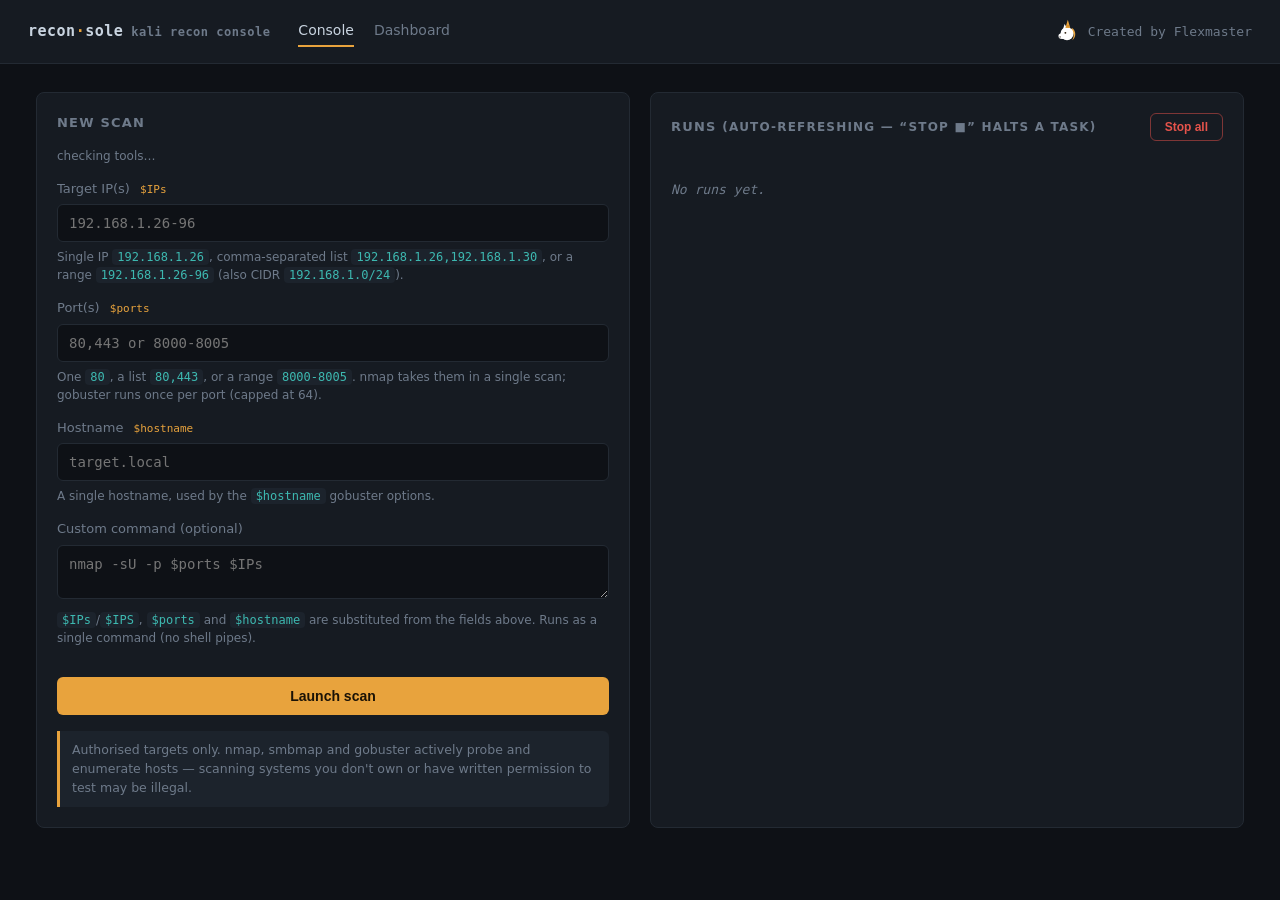
==== templates/index.html @ c30e41ec "reconsole: Kali recon console (Flask GUI, concurrent scans, live output, dashboard)" ====
<!doctype html>
<html lang="en">
<head>
<meta charset="utf-8">
<meta name="viewport" content="width=device-width, initial-scale=1">
<title>reconsole · console</title>
<link rel="stylesheet" href="/static/style.css">
</head>
<body>
<div class="topbar">
    <span class="brand">recon<span class="dot">·</span>sole<span class="os">kali recon console</span></span>
    <nav class="nav">
        <a href="/" class="active">Console</a>
        <a href="/dashboard">Dashboard</a>
    </nav>
    <span class="credit">
        <svg class="unicorn" viewBox="0 0 64 64" xmlns="http://www.w3.org/2000/svg" aria-label="unicorn">
            <path d="M44 22 C 55 28, 55 46, 45 52 C 50 43, 50 33, 42 29 Z" fill="#e8a33d"/>
            <path d="M22 26 L26 12 L33 24 Z" fill="#ffffff"/>
            <circle cx="32" cy="36" r="16" fill="#ffffff"/>
            <ellipse cx="20" cy="42" rx="9" ry="7" fill="#ffffff"/>
            <path d="M28 22 L34 2 L40 22 Z" fill="#e8a33d"/>
            <path d="M31 16 L37 16 M30 19 L38 19" stroke="#c47f1e" stroke-width="1.4"/>
            <circle cx="28" cy="34" r="2.3" fill="#2a1c0a"/>
            <circle cx="15" cy="44" r="1.5" fill="#2a1c0a"/>
        </svg>
        Created by Flexmaster
    </span>
</div>

<div class="wrap">
  <div class="grid cols-2">

    <!-- launch -->
    <div class="panel">
        <h2>New scan</h2>

        <div id="rootbanner"></div>
        <div id="tools" class="fmt">checking tools…</div>

        <label for="targets">Target IP(s) <span class="varname">$IPs</span></label>
        <input type="text" id="targets" placeholder="192.168.1.26-96" autocomplete="off">
        <p class="fmt">
            Single IP <code>192.168.1.26</code>,
            comma-separated list <code>192.168.1.26,192.168.1.30</code>,
            or a range <code>192.168.1.26-96</code> (also CIDR <code>192.168.1.0/24</code>).
        </p>

        <label for="ports">Port(s) <span class="varname">$ports</span></label>
        <input type="text" id="ports" placeholder="80,443 or 8000-8005" autocomplete="off">
        <p class="fmt">
            One <code>80</code>, a list <code>80,443</code>, or a range <code>8000-8005</code>.
            nmap takes them in a single scan; gobuster runs once per port (capped at 64).
        </p>

        <label for="hostname">Hostname <span class="varname">$hostname</span></label>
        <input type="text" id="hostname" placeholder="target.local" autocomplete="off">
        <p class="fmt">A single hostname, used by the <code>$hostname</code> gobuster options.</p>

        <div id="presets"></div>

        <label for="custom">Custom command (optional)</label>
        <textarea id="custom" rows="2" placeholder="nmap -sU -p $ports $IPs"></textarea>
        <p class="fmt"><code>$IPs</code>/<code>$IPS</code>, <code>$ports</code> and <code>$hostname</code> are substituted from the fields above. Runs as a single command (no shell pipes).</p>

        <button id="launch">Launch scan</button>
        <p class="msg" id="msg"></p>

        <div class="warn">
            Authorised targets only. nmap, smbmap and gobuster actively probe and
            enumerate hosts — scanning systems you don't own or have written
            permission to test may be illegal.
        </div>
    </div>

    <!-- runs -->
    <div class="panel runs-panel">
        <div class="panel-head">
            <h2 style="margin:0">Runs <span class="fmt">(auto-refreshing — “stop ■” halts a task)</span></h2>
            <button class="stopall" id="stopAll" title="Stop every running and queued task">Stop all</button>
        </div>
        <div class="runs" id="runs"><p class="empty">No runs yet.</p></div>
    </div>

  </div>
</div>

<script>
// ---------------------------------------------------------------------------
// Console front-end. Two independent polling loops drive the live UI:
//   refresh()      every 2.5s — adds new run rows, updates status in place
//   refreshTails() every 5s   — pulls the last lines of each run's output
// Rows are updated in place (never re-ordered) so the tail blocks keep their
// scroll position. New rows are inserted at the top.
// ---------------------------------------------------------------------------
const $ = (id) => document.getElementById(id);
const esc = (s) => String(s ?? "").replace(/[&<>"']/g, c => ({'&':'&amp;','<':'&lt;','>':'&gt;','"':'&quot;',"'":'&#39;'}[c]));

// Show/hide nothing here — fields are always visible; validation on the server
// only requires the variables the chosen presets actually reference.

async function loadTools() {
    const t = await (await fetch("/api/tools")).json();
    $("tools").innerHTML = "Tools: " + Object.entries(t).map(([n, ok]) =>
        `<code style="color:${ok ? 'var(--teal)' : 'var(--red)'}">${n} ${ok ? '✓' : '✗'}</code>`
    ).join(" ");
}

async function loadEnv() {
    const e = await (await fetch("/api/env")).json();
    if (!e.root) {
        $("rootbanner").innerHTML =
            '<div class="warn" style="border-left-color:var(--red);color:var(--red)">' +
            'Not running as root — the SYN scan, <code>-A</code> and <code>-p-</code> nmap presets need root. ' +
            'Restart with <code>sudo python app.py</code>.</div>';
    }
}

async function loadPresets() {
    const groups = await (await fetch("/api/presets")).json();
    let html = "";
    for (const [tool, items] of Object.entries(groups)) {
        html += `<div class="toolgroup"><div class="ghead">${tool.toUpperCase()}</div>`;
        for (const it of items) {
            const tag = it.expands ? `<span class="ph">· ${it.expands}</span>` : '';
            html += `<label class="opt">
                <input type="checkbox" value="${it.id}">
                <span><code>${esc(it.command)}</code> ${tag}</span>
            </label>`;
        }
        html += `</div>`;
    }
    $("presets").innerHTML = html;
}

$("launch").addEventListener("click", async () => {
    const presets = [...document.querySelectorAll('#presets input:checked')].map(c => c.value);
    const body = {
        targets: $("targets").value,
        ports: $("ports").value,
        hostname: $("hostname").value,
        presets,
        custom: $("custom").value,
    };
    $("launch").disabled = true;
    $("msg").style.color = "var(--muted)";
    $("msg").textContent = "Launching…";

    const r = await fetch("/api/scan", {
        method: "POST", headers: { "Content-Type": "application/json" }, body: JSON.stringify(body)
    });
    const d = await r.json();
    $("launch").disabled = false;
    if (!r.ok) {
        $("msg").style.color = "var(--red)";
        $("msg").textContent = "✗ " + (d.error || "failed");
    } else {
        const bits = [];
        if (d.ip_count) bits.push(`${d.ip_count} host(s)`);
        if (d.port_count) bits.push(`${d.port_count} port(s)`);
        if (d.hostname) bits.push(d.hostname);
        $("msg").style.color = "var(--teal)";
        $("msg").textContent = `✓ scan #${d.scan_id} launched` + (bits.length ? ` — ${bits.join(", ")}` : "");
        refresh();
    }
});

const tailLoadedOnce = new Set();   // run ids that have had a first tail fetch
const tailFinalized = new Set();    // run ids whose run ended and tail is captured

function ipColor(cmd) {
    return esc(cmd).replace(/(\d{1,3}\.\d{1,3}\.\d{1,3}\.\d{1,3})/g, '<span class="ip">$1</span>');
}

function buildRunItem(r) {
    const el = document.createElement('div');
    el.className = 'run-item';
    el.id = 'run-' + r.id;
    el.innerHTML = `
        <div class="run-row">
            <span class="run-id">#${r.id}</span>
            <span class="run-cmd"></span>
            <span class="status"></span>
            <a class="outbtn" target="_blank"></a>
            <span class="stopcell"></span>
        </div>
        <div class="run-err fmt" style="color:var(--red);padding:0 4px 6px;display:none"></div>
        <pre class="tail" id="tail-${r.id}">(no output yet)</pre>`;
    return el;
}

function updateRunItem(el, r) {
    const cmd = el.querySelector('.run-cmd');
    cmd.innerHTML = ipColor(r.command);
    cmd.title = r.command;
    const st = el.querySelector('.status');
    st.className = 'status ' + r.status;
    st.textContent = r.status;
    const out = el.querySelector('.outbtn');
    out.href = '/output/' + r.id;
    out.textContent = (r.status === 'running') ? 'live ↗' : 'output ↗';
    const stopcell = el.querySelector('.stopcell');
    if (r.status === 'running') {
        if (!stopcell.firstChild) stopcell.innerHTML = `<a class="stopbtn" onclick="stopRun(${r.id})">stop ■</a>`;
    } else {
        stopcell.innerHTML = '';
    }
    const err = el.querySelector('.run-err');
    if (r.error) { err.textContent = r.error; err.style.display = ''; }
    else { err.style.display = 'none'; }
}

async function fetchTail(id) {
    const el = document.getElementById('run-' + id);
    if (!el) return;
    const pre = el.querySelector('.tail');
    try {
        const atBottom = pre.scrollHeight - pre.scrollTop - pre.clientHeight < 6;
        const prevTop = pre.scrollTop;
        const d = await (await fetch(`/api/run/${id}/tail`)).json();
        pre.textContent = (d.lines && d.lines.length) ? d.lines.join("\n") : "(no output yet)";
        // follow the latest line only while scrolled to the bottom; otherwise keep
        // the user's position so they can read back (resumes following at bottom)
        pre.scrollTop = atBottom ? pre.scrollHeight : prevTop;
        if (d.status !== 'running' && d.status !== 'queued') tailFinalized.add(String(id));
    } catch (e) { /* ignore transient errors */ }
}

// status/row refresh (2.5s) — add new rows at the top, update existing in place.
// Existing rows are never moved, so their tail blocks keep scroll position.
async function refresh() {
    const runs = await (await fetch("/api/runs")).json();
    const container = $("runs");
    if (!runs.length) { container.innerHTML = '<p class="empty">No runs yet.</p>'; return; }
    if (container.querySelector('.empty')) container.innerHTML = '';

    const seen = new Set();
    const newEls = [];
    for (const r of runs) {                 // API returns newest-first
        const key = 'run-' + r.id;
        seen.add(key);
        let el = document.getElementById(key);
        if (!el) { el = buildRunItem(r); newEls.push(el); }
        updateRunItem(el, r);
        const idStr = String(r.id);
        if (!tailLoadedOnce.has(idStr)) { tailLoadedOnce.add(idStr); fetchTail(idStr); }
    }
    // New runs are newer than everything present, so they belong at the top.
    // Insert in reverse so the order ends up newest-first; existing nodes stay put.
    for (let i = newEls.length - 1; i >= 0; i--) {
        container.insertBefore(newEls[i], container.firstChild);
    }
    [...container.children].forEach(ch => { if (ch.id && !seen.has(ch.id)) ch.remove(); });
}

// tail refresh (5s) — only for runs that haven't finalized
async function refreshTails() {
    for (const el of document.querySelectorAll('.run-item')) {
        const id = el.id.slice(4);
        if (tailFinalized.has(id)) continue;
        await fetchTail(id);
    }
}

async function stopRun(id) {
    await fetch(`/api/run/${id}/stop`, { method: "POST" });
    refresh();
}

$("stopAll").addEventListener("click", async () => {
    $("stopAll").disabled = true;
    await fetch("/api/stop_all", { method: "POST" });
    $("stopAll").disabled = false;
    refresh();
});

loadEnv(); loadTools(); loadPresets(); refresh();
setInterval(refresh, 2500);
setInterval(refreshTails, 5000);   // live tail blocks refresh every 5s
</script>
</body>
</html>
---- static/style.css ----
/* reconsole — shared styles.
   Warm-ink base, signal-amber accent used sparingly, teal for live/open data,
   muted red for failures. Monospace for all scan data. No CDN / web fonts so
   it runs in an isolated lab. */
:root {
    --ink:#0e1116; --surface:#161b22; --surface-2:#1c232c; --line:#232a33;
    --text:#c9d4e0; --muted:#6e7a8a; --amber:#e8a33d; --teal:#3db8b0; --red:#e5534b;
    --mono:ui-monospace,"JetBrains Mono","SF Mono",Menlo,Consolas,monospace;
    --sans:system-ui,-apple-system,"Segoe UI",Roboto,sans-serif;
}
* { box-sizing:border-box; }
body { margin:0; background:var(--ink); color:var(--text); font-family:var(--sans); font-size:15px; line-height:1.5; }
a { color:var(--teal); text-decoration:none; }
a:hover { text-decoration:underline; }

.topbar { display:flex; align-items:center; gap:28px; padding:16px 28px; border-bottom:1px solid var(--line); background:var(--surface); }
.brand { font-family:var(--mono); font-weight:600; letter-spacing:.5px; }
.brand .dot { color:var(--amber); }
.brand .os { color:var(--muted); font-size:12px; margin-left:8px; }
.nav { display:flex; gap:20px; }
.nav a { color:var(--muted); font-size:14px; padding:4px 0; border-bottom:2px solid transparent; }
.nav a.active { color:var(--text); border-bottom-color:var(--amber); }
.credit { margin-left:auto; color:var(--muted); font-size:13px; font-family:var(--mono); display:flex; align-items:center; gap:8px; }
.unicorn { width:26px; height:26px; transform-origin:50% 50%; animation: uspin 3.5s linear infinite; }
@keyframes uspin { from { transform: rotate(0deg); } to { transform: rotate(360deg); } }

.wrap { max-width:1800px; margin:0 auto; padding:28px 36px; }
.grid { display:grid; gap:20px; }
.cols-2 { grid-template-columns:1fr 1fr; }
@media (max-width:1100px){ .cols-2 { grid-template-columns:1fr; } }

.panel { background:var(--surface); border:1px solid var(--line); border-radius:8px; padding:20px; }
.panel h2 { margin:0 0 14px; font-size:13px; text-transform:uppercase; letter-spacing:1.2px; color:var(--muted); font-weight:600; }

/* target field */
label { display:block; font-size:13px; color:var(--muted); margin:14px 0 6px; }
.varname { font-family:var(--mono); font-size:11px; color:var(--amber); margin-left:6px; }
input[type=text], textarea {
    width:100%; padding:10px 11px; background:var(--ink); border:1px solid var(--line);
    border-radius:6px; color:var(--text); font-family:var(--mono); font-size:14px;
}
input:focus, textarea:focus { outline:none; border-color:var(--amber); }
.fmt { font-size:12px; color:var(--muted); margin-top:6px; }
.fmt code { color:var(--teal); background:var(--surface-2); padding:1px 5px; border-radius:4px; }

/* preset checkbox groups */
.toolgroup { margin-top:18px; }
.toolgroup .ghead { font-family:var(--mono); font-size:12px; color:var(--amber); letter-spacing:.5px; margin-bottom:6px; }
.opt { display:flex; gap:9px; align-items:flex-start; padding:6px 8px; border-radius:6px; cursor:pointer; }
.opt:hover { background:var(--surface-2); }
.opt input { margin-top:3px; accent-color:var(--amber); }
.opt code { font-family:var(--mono); font-size:12.5px; color:var(--text); word-break:break-all; }
.opt .ph { color:var(--muted); font-size:11px; }

button { margin-top:18px; width:100%; padding:11px; background:var(--amber); color:#1a1206;
    border:none; border-radius:6px; font-weight:700; font-size:14px; cursor:pointer; }
button:hover { filter:brightness(1.08); }
button:disabled { opacity:.5; cursor:not-allowed; }
.msg { font-size:13px; margin-top:10px; font-family:var(--mono); }

.warn { margin-top:16px; padding:10px 12px; border-left:3px solid var(--amber);
    background:var(--surface-2); font-size:12.5px; color:var(--muted); border-radius:0 6px 6px 0; }

/* runs list */
.panel-head { display:flex; align-items:center; justify-content:space-between; margin-bottom:14px; }
.stopall { width:auto; margin:0; padding:6px 14px; background:transparent; color:var(--red);
    border:1px solid rgba(229,83,75,.5); border-radius:6px; font-weight:600; font-size:12px; }
.stopall:hover { background:rgba(229,83,75,.12); filter:none; }
.runs-panel { display:flex; flex-direction:column; min-height:0; }
.runs { font-family:var(--mono); font-size:13px; flex:1 1 auto; min-height:0; overflow-y:auto; }
.run-item { border-bottom:1px solid var(--line); padding-bottom:4px; }
.run-row { display:grid; grid-template-columns:46px 1fr 92px 76px 60px; gap:10px; align-items:center;
    padding:9px 4px; }
.run-row:hover { background:var(--surface-2); }
.tail { margin:2px 4px 8px; padding:8px 10px; background:var(--ink); border:1px solid var(--line);
    border-radius:6px; font-family:var(--mono); font-size:12px; line-height:1.4; color:var(--muted);
    max-height:352px; overflow:auto; white-space:pre; }   /* ~20 lines tall, scrolls for the rest */
.run-id { color:var(--muted); }
.run-cmd { color:var(--text); white-space:nowrap; overflow:hidden; text-overflow:ellipsis; }
.run-cmd .ip { color:var(--teal); }
.status { font-size:11px; text-transform:uppercase; letter-spacing:.5px; padding:2px 8px; border-radius:4px; width:max-content; }
.status.running{ color:var(--amber); background:rgba(232,163,61,.12); }
.status.completed{ color:var(--teal); background:rgba(61,184,176,.12); }
.status.error{ color:var(--red); background:rgba(229,83,75,.12); }
.status.stopped{ color:var(--muted); background:var(--surface-2); border:1px solid var(--line); }
.status.queued{ color:var(--muted); background:var(--surface-2); }
.outbtn { font-size:11px; padding:3px 8px; border:1px solid var(--line); border-radius:5px; color:var(--teal); text-align:center; }
.outbtn.disabled { color:var(--muted); border-color:var(--line); pointer-events:none; opacity:.5; }
.stopbtn { font-size:11px; padding:3px 8px; border:1px solid rgba(229,83,75,.5); border-radius:5px;
    color:var(--red); text-align:center; cursor:pointer; }
.stopbtn:hover { background:rgba(229,83,75,.12); text-decoration:none; }

/* dashboard */
.dash-grid { display:grid; grid-template-columns:1fr; gap:20px; }
.ipgroup { border:1px solid var(--line); border-radius:8px; margin-bottom:14px; overflow:hidden; }
.ipgroup .iphead { background:var(--surface-2); padding:8px 14px; font-family:var(--mono);
    font-size:13px; color:var(--teal); display:flex; justify-content:space-between; }
.ipgroup .iphead .count { color:var(--muted); }
table { width:100%; border-collapse:collapse; font-family:var(--mono); font-size:13px; }
th { text-align:left; color:var(--muted); font-weight:500; padding:7px 14px; border-bottom:1px solid var(--line);
    font-size:11px; text-transform:uppercase; letter-spacing:.5px; }
td { padding:7px 14px; border-bottom:1px solid var(--line); }
tr:last-child td { border-bottom:none; }
.port-open { color:var(--teal); }
.empty { color:var(--muted); font-style:italic; padding:12px 0; }
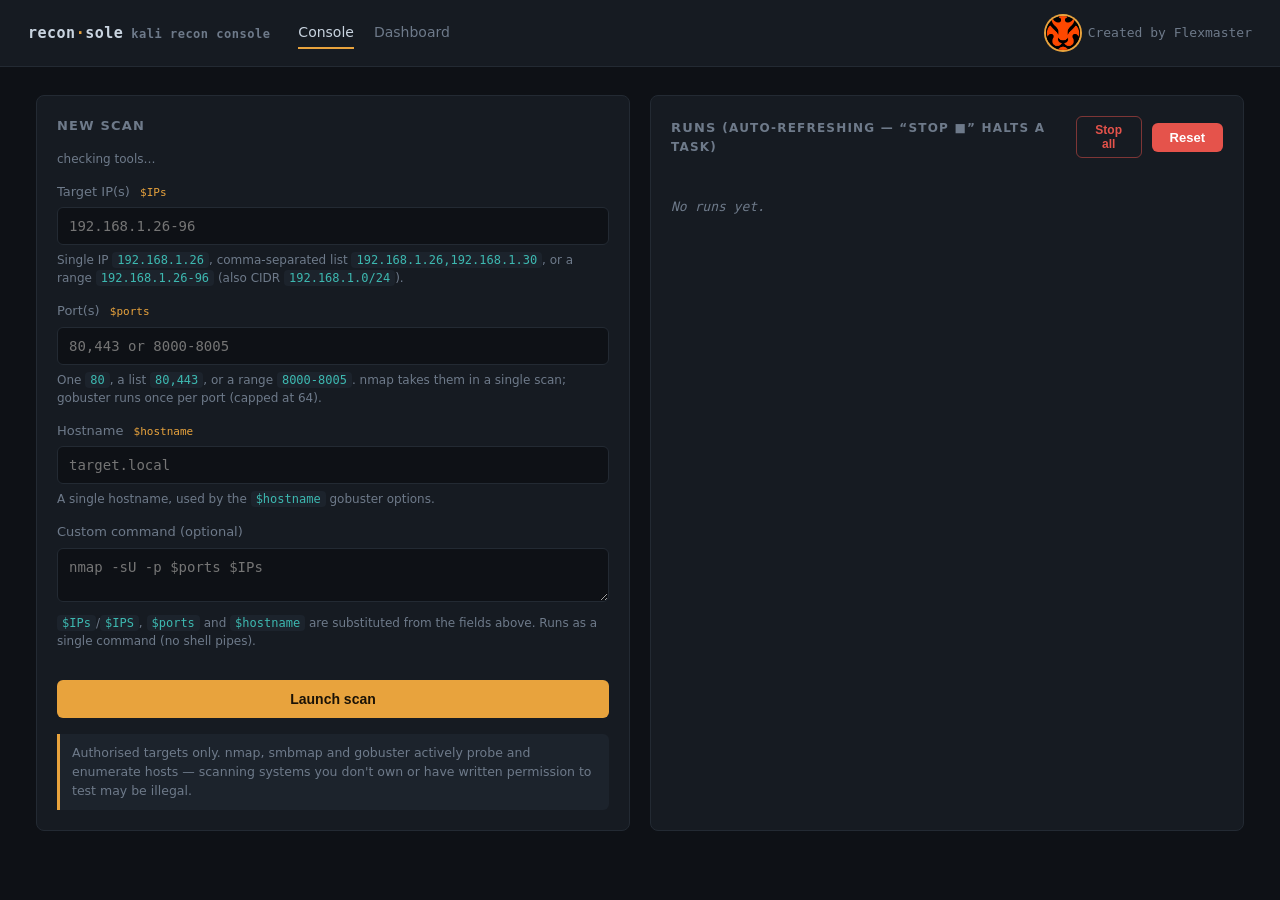
==== commit f3a2ea7c: "Add reset + per-run remove, scheme-aware $hostname, gobuster small wordlist; swap unicorn logo for r" ====
--- a/templates/index.html
+++ b/templates/index.html
@@ -14,16 +14,7 @@
         <a href="/dashboard">Dashboard</a>
     </nav>
     <span class="credit">
-        <svg class="unicorn" viewBox="0 0 64 64" xmlns="http://www.w3.org/2000/svg" aria-label="unicorn">
-            <path d="M44 22 C 55 28, 55 46, 45 52 C 50 43, 50 33, 42 29 Z" fill="#e8a33d"/>
-            <path d="M22 26 L26 12 L33 24 Z" fill="#ffffff"/>
-            <circle cx="32" cy="36" r="16" fill="#ffffff"/>
-            <ellipse cx="20" cy="42" rx="9" ry="7" fill="#ffffff"/>
-            <path d="M28 22 L34 2 L40 22 Z" fill="#e8a33d"/>
-            <path d="M31 16 L37 16 M30 19 L38 19" stroke="#c47f1e" stroke-width="1.4"/>
-            <circle cx="28" cy="34" r="2.3" fill="#2a1c0a"/>
-            <circle cx="15" cy="44" r="1.5" fill="#2a1c0a"/>
-        </svg>
+        <img class="lion" src="/static/lion.jpg" alt="lion">
         Created by Flexmaster
     </span>
 </div>
@@ -77,7 +68,10 @@
     <div class="panel runs-panel">
         <div class="panel-head">
             <h2 style="margin:0">Runs <span class="fmt">(auto-refreshing — “stop ■” halts a task)</span></h2>
-            <button class="stopall" id="stopAll" title="Stop every running and queued task">Stop all</button>
+            <div class="head-actions">
+                <button class="stopall" id="stopAll" title="Stop every running and queued task">Stop all</button>
+                <button class="resetbtn" id="resetAll" title="Wipe all results">Reset</button>
+            </div>
         </div>
         <div class="runs" id="runs"><p class="empty">No runs yet.</p></div>
     </div>
@@ -183,6 +177,7 @@
             <span class="status"></span>
             <a class="outbtn" target="_blank"></a>
             <span class="stopcell"></span>
+            <a class="rmbtn" title="Remove this run" onclick="removeRun(${r.id})">✕</a>
         </div>
         <div class="run-err fmt" style="color:var(--red);padding:0 4px 6px;display:none"></div>
         <pre class="tail" id="tail-${r.id}">(no output yet)</pre>`;
@@ -267,6 +262,17 @@
     refresh();
 }
 
+async function removeRun(id) {
+    await fetch(`/api/run/${id}/delete`, { method: "POST" });
+    const el = document.getElementById('run-' + id);
+    if (el) el.remove();
+    tailLoadedOnce.delete(String(id));
+    tailFinalized.delete(String(id));
+    if (!document.querySelector('.run-item')) {
+        $("runs").innerHTML = '<p class="empty">No runs yet.</p>';
+    }
+}
+
 $("stopAll").addEventListener("click", async () => {
     $("stopAll").disabled = true;
     await fetch("/api/stop_all", { method: "POST" });
@@ -274,6 +280,16 @@
     refresh();
 });
 
+$("resetAll").addEventListener("click", async () => {
+    if (!confirm("Wipe ALL results — every run, finding and output file? This cannot be undone.")) return;
+    $("resetAll").disabled = true;
+    await fetch("/api/reset", { method: "POST" });
+    tailLoadedOnce.clear();
+    tailFinalized.clear();
+    $("runs").innerHTML = '<p class="empty">No runs yet.</p>';
+    $("resetAll").disabled = false;
+});
+
 loadEnv(); loadTools(); loadPresets(); refresh();
 setInterval(refresh, 2500);
 setInterval(refreshTails, 5000);   // live tail blocks refresh every 5s
--- a/static/style.css
+++ b/static/style.css
@@ -21,8 +21,9 @@
 .nav a { color:var(--muted); font-size:14px; padding:4px 0; border-bottom:2px solid transparent; }
 .nav a.active { color:var(--text); border-bottom-color:var(--amber); }
 .credit { margin-left:auto; color:var(--muted); font-size:13px; font-family:var(--mono); display:flex; align-items:center; gap:8px; }
-.unicorn { width:26px; height:26px; transform-origin:50% 50%; animation: uspin 3.5s linear infinite; }
-@keyframes uspin { from { transform: rotate(0deg); } to { transform: rotate(360deg); } }
+.lion { width:34px; height:34px; border-radius:50%; object-fit:cover; transform-origin:50% 50%;
+    animation: lionspin 3.5s linear infinite; box-shadow:0 0 0 2px var(--amber); }
+@keyframes lionspin { from { transform: rotateY(0deg); } to { transform: rotateY(360deg); } }
 
 .wrap { max-width:1800px; margin:0 auto; padding:28px 36px; }
 .grid { display:grid; gap:20px; }
@@ -63,15 +64,21 @@
 
 /* runs list */
 .panel-head { display:flex; align-items:center; justify-content:space-between; margin-bottom:14px; }
+.head-actions { display:flex; gap:10px; align-items:center; }
 .stopall { width:auto; margin:0; padding:6px 14px; background:transparent; color:var(--red);
     border:1px solid rgba(229,83,75,.5); border-radius:6px; font-weight:600; font-size:12px; }
 .stopall:hover { background:rgba(229,83,75,.12); filter:none; }
+.resetbtn { width:auto; margin:0; padding:7px 18px; background:var(--red); color:#fff;
+    border:none; border-radius:6px; font-weight:700; font-size:13px; cursor:pointer; }
+.resetbtn:hover { filter:brightness(1.1); }
 .runs-panel { display:flex; flex-direction:column; min-height:0; }
 .runs { font-family:var(--mono); font-size:13px; flex:1 1 auto; min-height:0; overflow-y:auto; }
 .run-item { border-bottom:1px solid var(--line); padding-bottom:4px; }
-.run-row { display:grid; grid-template-columns:46px 1fr 92px 76px 60px; gap:10px; align-items:center;
+.run-row { display:grid; grid-template-columns:40px 1fr 86px 70px 52px 26px; gap:10px; align-items:center;
     padding:9px 4px; }
 .run-row:hover { background:var(--surface-2); }
+.rmbtn { color:var(--muted); text-align:center; cursor:pointer; font-size:14px; line-height:1; }
+.rmbtn:hover { color:var(--red); text-decoration:none; }
 .tail { margin:2px 4px 8px; padding:8px 10px; background:var(--ink); border:1px solid var(--line);
     border-radius:6px; font-family:var(--mono); font-size:12px; line-height:1.4; color:var(--muted);
     max-height:352px; overflow:auto; white-space:pre; }   /* ~20 lines tall, scrolls for the rest */
